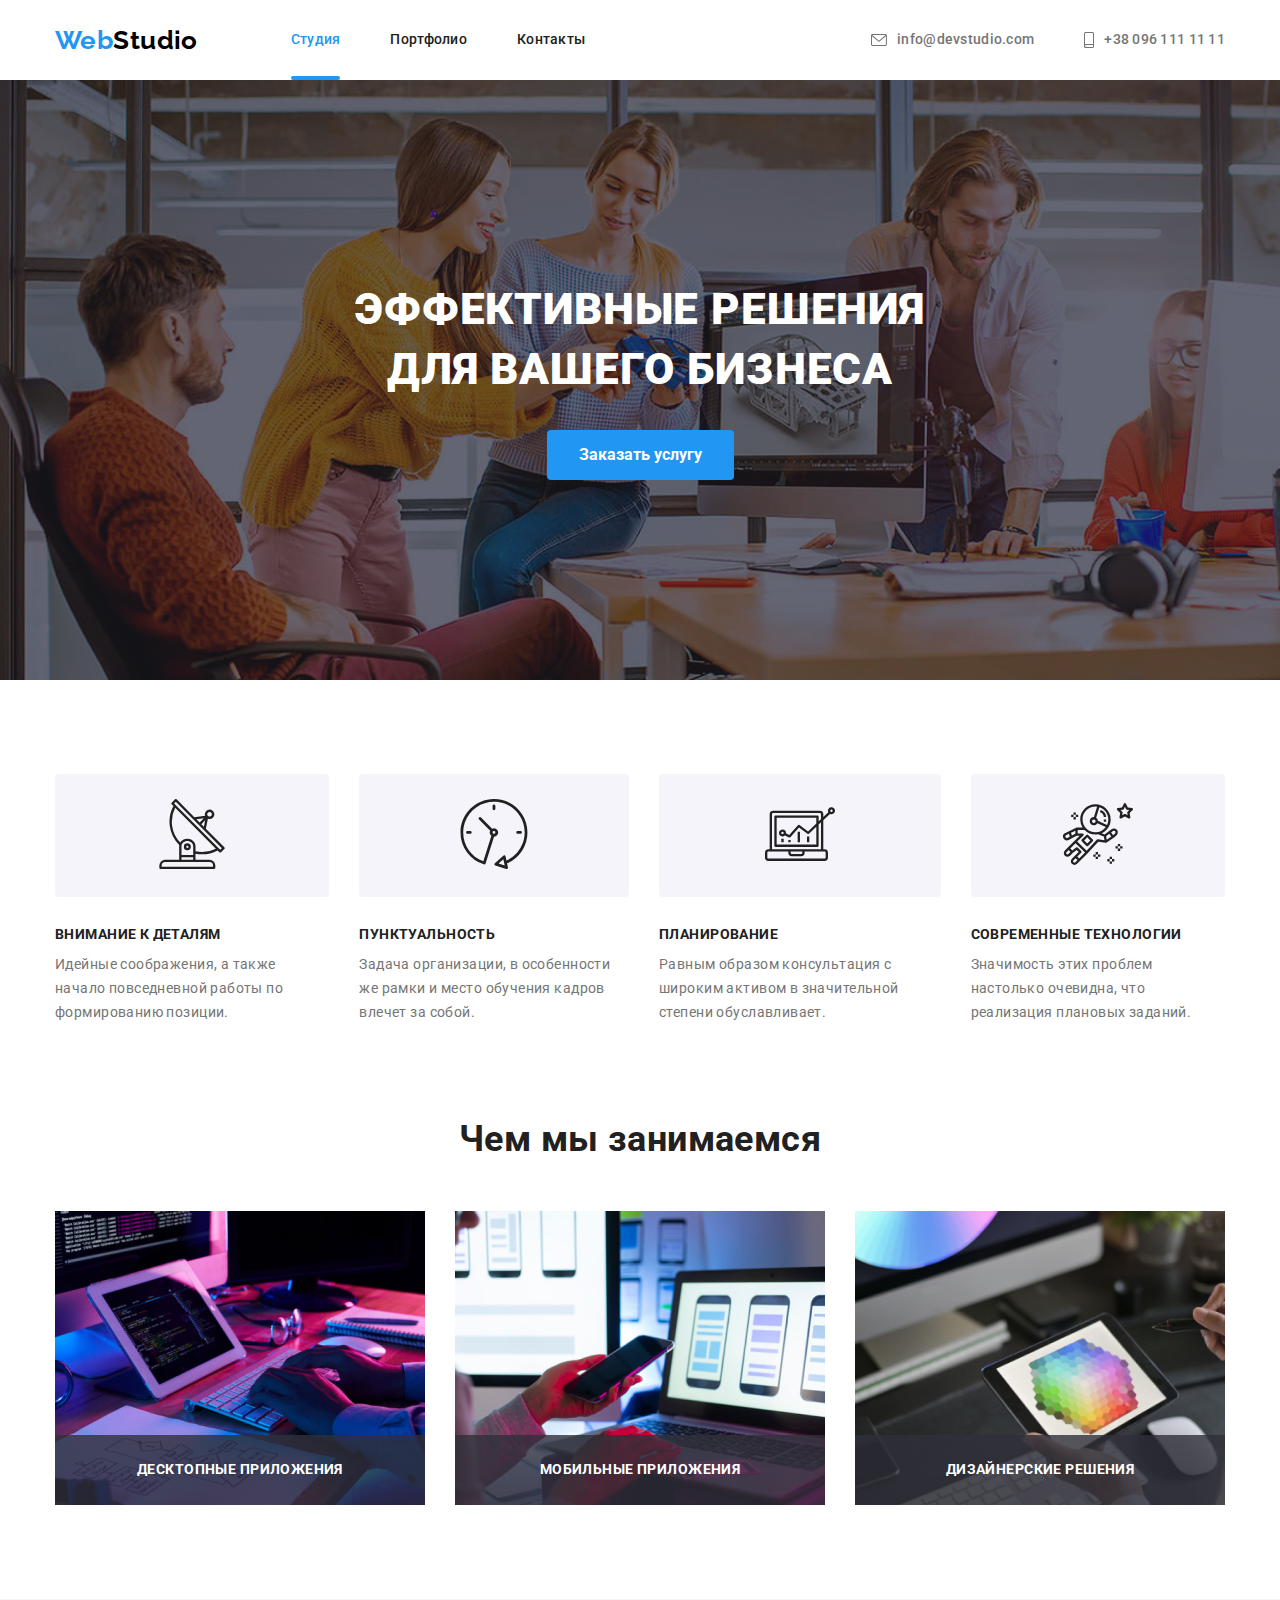
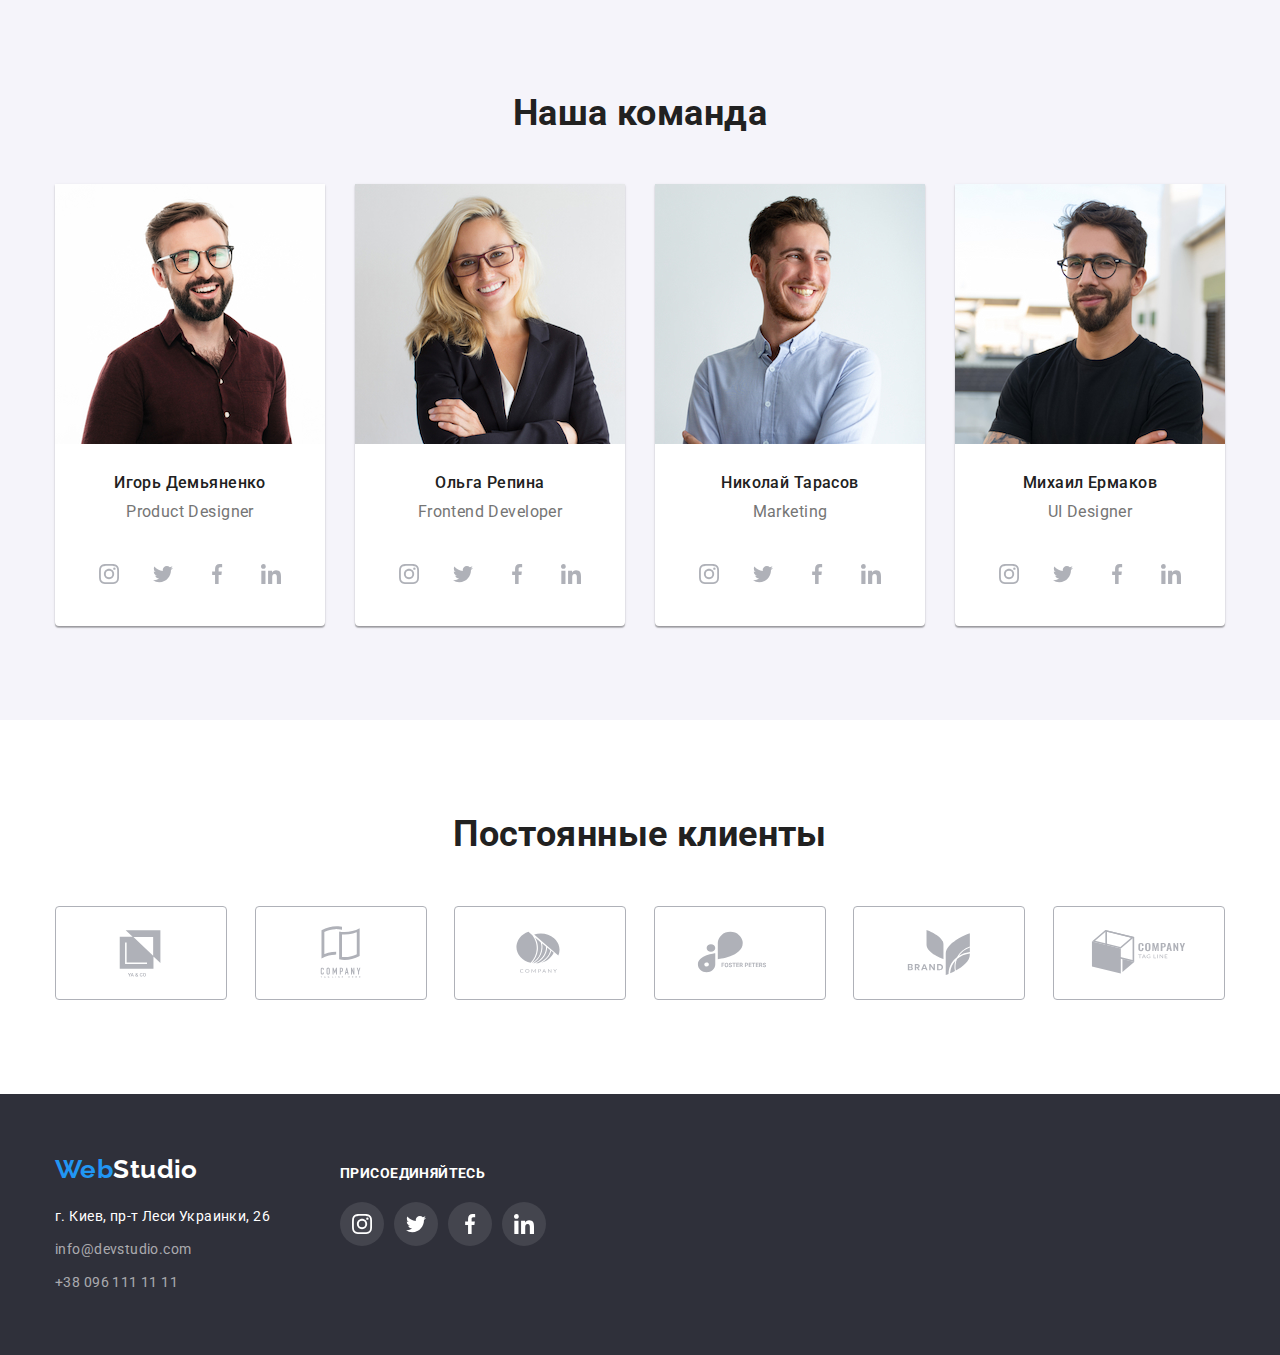
==== index.html @ 764b8354 "init hw-06" ====
<!DOCTYPE html>
<html lang="ru">
  <head>
    <meta charset="UTF-8" />
    <meta http-equiv="X-UA-Compatible" content="IE=edge" />
    <meta name="viewport" content="width=device-width, initial-scale=1.0" />
    <link
      href="https://fonts.googleapis.com/css2?family=Raleway:wght@700&family=Roboto:wght@400;500;700;900&display=swap"
      rel="stylesheet"
    />
    <link rel="stylesheet" href="./css/modern-normalize.css" />
    <link rel="stylesheet" href="./css/styles.css" />
    <title>WebStudio</title>
  </head>
  <body>
    <!-- Навигация сайта -->
    <header>
      <div class="container header">
        <a class="logo" href="./index.html"
          ><span class="logo-web">Web</span
          ><span class="logo-black">Studio</span></a
        >
        <nav class="navigate">
          <ul class="links-pages">
            <li class="item">
              <a class="link current-page" href="./index.html">Студия</a>
            </li>
            <li class="item">
              <a class="link" href="./portfolio.html">Портфолио</a>
            </li>
            <li class="item"><a class="link" href="#">Контакты</a></li>
          </ul>
        </nav>
        <ul class="links-contact">
          <li class="item">
            <a class="link contact" href="mailto:info@devstudio.com"
              ><svg class="icon-envelope" width="16" height="12">
                <use href="./images/icons.svg#icon-envelope"></use>
              </svg>
              info@devstudio.com</a
            >
          </li>
          <li class="item">
            <a class="link contact" href="tel:+380961111111">
              <svg class="icon-smartphone" width="10" height="16">
                <use href="./images/icons.svg#icon-smartphone"></use>
              </svg>
              +38 096 111 11 11</a
            >
          </li>
        </ul>
      </div>
    </header>
    <main>
      <!-- Секция intro -->
      <section class="section-intro">
        <div class="container">
          <h1 class="title-main">
            Эффективные решения<br />
            для вашего бизнеса
          </h1>
          <button class="btn-order" type="button" data-modal-open>
            Заказать услугу
          </button>
        </div>
      </section>
      <!-- Секция Особенности -->
      <section class="features">
        <div class="container">
          <h2 class="title-second" hidden>Особенности</h2>
          <ul class="features-list">
            <li class="item">
              <div class="icon-feature">
                <svg width="70" height="70">
                  <use href="./images/icons.svg#icon-antenna"></use>
                </svg>
              </div>
              <h3 class="feature">Внимание к деталям</h3>
              <p class="feature-description">
                Идейные соображения, а также начало повседневной работы по
                формированию позиции.
              </p>
            </li>
            <li class="item">
              <div class="icon-feature">
                <svg width="70" height="70">
                  <use href="./images/icons.svg#icon-clock"></use>
                </svg>
              </div>
              <h3 class="feature">Пунктуальность</h3>
              <p class="feature-description">
                Задача организации, в особенности же рамки и место обучения
                кадров влечет за собой.
              </p>
            </li>
            <li class="item">
              <div class="icon-feature">
                <svg width="70" height="70">
                  <use href="./images/icons.svg#icon-diagram"></use>
                </svg>
              </div>
              <h3 class="feature">Планирование</h3>
              <p class="feature-description">
                Равным образом консультация с широким активом в значительной
                степени обуславливает.
              </p>
            </li>
            <li class="item">
              <div class="icon-feature">
                <svg width="70" height="70">
                  <use href="./images/icons.svg#icon-astronaut"></use>
                </svg>
              </div>
              <h3 class="feature">Современные технологии</h3>
              <p class="feature-description">
                Значимость этих проблем настолько очевидна, что реализация
                плановых заданий.
              </p>
            </li>
          </ul>
        </div>
      </section>
      <!-- Секция Чем мы занимаемся -->
      <section class="what-do-we-do">
        <div class="container">
          <h2 class="title-second">Чем мы занимаемся</h2>
          <ul class="works">
            <li class="item">
              <img src="./images/works/backend.jpg" alt="backend" width="370" />
              <div class="work-overlay">
                <p class="work-description">Десктопные приложения</p>
              </div>
            </li>
            <li class="item">
              <img
                src="./images/works/frontend.jpg"
                alt="frontend"
                width="370"
              />
              <div class="work-overlay">
                <p class="work-description">Мобильные приложения</p>
              </div>
            </li>
            <li class="item">
              <img src="./images/works/design.jpg" alt="design" width="370" />
              <div class="work-overlay">
                <p class="work-description">Дизайнерские решения</p>
              </div>
            </li>
          </ul>
        </div>
      </section>
      <!-- Секция Наша команда -->
      <section class="team-section">
        <div class="container">
          <h2 class="title-second">Наша команда</h2>
          <ul class="team-cards">
            <li class="member-card">
              <img
                src="./images/team-photo/product-designer.jpg"
                alt="product-designer"
                width="270"
              />
              <h3 class="member-name">Игорь Демьяненко</h3>
              <p class="member-position">Product Designer</p>
              <ul class="icons-list">
                <li class="icon-item">
                  <a class="link-social" href="#">
                    <svg class="icon-social" width="20" height="20">
                      <use href="./images/icons.svg#icon-instagram"></use>
                    </svg>
                  </a>
                </li>
                <li class="icon-item">
                  <a class="link-social" href="#">
                    <svg class="icon-social" width="20" height="20">
                      <use href="./images/icons.svg#icon-twitter"></use>
                    </svg>
                  </a>
                </li>
                <li class="icon-item">
                  <a class="link-social" href="#">
                    <svg class="icon-social" width="20" height="20">
                      <use href="./images/icons.svg#icon-facebook"></use>
                    </svg>
                  </a>
                </li>
                <li class="icon-item">
                  <a class="link-social" href="#">
                    <svg class="icon-social" width="20" height="20">
                      <use href="./images/icons.svg#icon-linkedin"></use>
                    </svg>
                  </a>
                </li>
              </ul>
            </li>
            <li class="member-card">
              <img
                src="./images/team-photo/frontend-developer.jpg"
                alt="frontend-developer"
                width="270"
              />
              <h3 class="member-name">Ольга Репина</h3>
              <p class="member-position">Frontend Developer</p>
              <ul class="icons-list">
                <li class="icon-item">
                  <a class="link-social" href="#">
                    <svg class="icon-social" width="20" height="20">
                      <use href="./images/icons.svg#icon-instagram"></use>
                    </svg>
                  </a>
                </li>
                <li class="icon-item">
                  <a class="link-social" href="#">
                    <svg class="icon-social" width="20" height="20">
                      <use href="./images/icons.svg#icon-twitter"></use>
                    </svg>
                  </a>
                </li>
                <li class="icon-item">
                  <a class="link-social" href="#">
                    <svg class="icon-social" width="20" height="20">
                      <use href="./images/icons.svg#icon-facebook"></use>
                    </svg>
                  </a>
                </li>
                <li class="icon-item">
                  <a class="link-social" href="#">
                    <svg class="icon-social" width="20" height="20">
                      <use href="./images/icons.svg#icon-linkedin"></use>
                    </svg>
                  </a>
                </li>
              </ul>
            </li>
            <li class="member-card">
              <img
                src="./images/team-photo/marketing.jpg"
                alt="marketing"
                width="270"
              />
              <h3 class="member-name">Николай Тарасов</h3>
              <p class="member-position">Marketing</p>
              <ul class="icons-list">
                <li class="icon-item">
                  <a class="link-social" href="#">
                    <svg class="icon-social" width="20" height="20">
                      <use href="./images/icons.svg#icon-instagram"></use>
                    </svg>
                  </a>
                </li>
                <li class="icon-item">
                  <a class="link-social" href="#">
                    <svg class="icon-social" width="20" height="20">
                      <use href="./images/icons.svg#icon-twitter"></use>
                    </svg>
                  </a>
                </li>
                <li class="icon-item">
                  <a class="link-social" href="#">
                    <svg class="icon-social" width="20" height="20">
                      <use href="./images/icons.svg#icon-facebook"></use>
                    </svg>
                  </a>
                </li>
                <li class="icon-item">
                  <a class="link-social" href="#">
                    <svg class="icon-social" width="20" height="20">
                      <use href="./images/icons.svg#icon-linkedin"></use>
                    </svg>
                  </a>
                </li>
              </ul>
            </li>
            <li class="member-card">
              <img
                src="./images/team-photo/ui-designer.jpg"
                alt="ui-designer"
                width="270"
              />
              <h3 class="member-name">Михаил Ермаков</h3>
              <p class="member-position">UI Designer</p>
              <ul class="icons-list">
                <li class="icon-item">
                  <a class="link-social" href="#">
                    <svg class="icon-social" width="20" height="20">
                      <use href="./images/icons.svg#icon-instagram"></use>
                    </svg>
                  </a>
                </li>
                <li class="icon-item">
                  <a class="link-social" href="#">
                    <svg class="icon-social" width="20" height="20">
                      <use href="./images/icons.svg#icon-twitter"></use>
                    </svg>
                  </a>
                </li>
                <li class="icon-item">
                  <a class="link-social" href="#">
                    <svg class="icon-social" width="20" height="20">
                      <use href="./images/icons.svg#icon-facebook"></use>
                    </svg>
                  </a>
                </li>
                <li class="icon-item">
                  <a class="link-social" href="#">
                    <svg class="icon-social" width="20" height="20">
                      <use href="./images/icons.svg#icon-linkedin"></use>
                    </svg>
                  </a>
                </li>
              </ul>
            </li>
          </ul>
        </div>
      </section>
      <!-- Секция постоянные клиенты -->
      <section class="clients-section">
        <div class="container">
          <h2 class="title-second">Постоянные клиенты</h2>
          <ul class="clients-list">
            <li class="item">
              <a href="#" class="link-client">
                <svg class="icon-client" width="106" height="60">
                  <use href="./images/icons.svg#icon-client1"></use>
                </svg>
              </a>
            </li>
            <li class="item">
              <a href="#" class="link-client">
                <svg class="icon-client" width="106" height="60">
                  <use href="./images/icons.svg#icon-client2"></use>
                </svg>
              </a>
            </li>
            <li class="item">
              <a href="#" class="link-client">
                <svg class="icon-client" width="106" height="60">
                  <use href="./images/icons.svg#icon-client3"></use>
                </svg>
              </a>
            </li>
            <li class="item">
              <a href="#" class="link-client">
                <svg class="icon-client" width="106" height="60">
                  <use href="./images/icons.svg#icon-client4"></use>
                </svg>
              </a>
            </li>
            <li class="item">
              <a href="#" class="link-client">
                <svg class="icon-client" width="106" height="60">
                  <use href="./images/icons.svg#icon-client5"></use>
                </svg>
              </a>
            </li>
            <li class="item">
              <a href="#" class="link-client">
                <svg class="icon-client" width="106" height="60">
                  <use href="./images/icons.svg#icon-client6"></use>
                </svg>
              </a>
            </li>
          </ul>
        </div>
      </section>
    </main>
    <footer class="basement">
      <div class="container">
        <!-- Address box -->
        <div class="address-box">
          <a class="logo" href="./index.html"
            ><span class="logo-web">Web</span
            ><span class="logo-white">Studio</span></a
          >
          <address class="address">
            <ul class="address-list">
              <li class="item">
                <a
                  class="link-street"
                  href="https://www.google.com/maps/place/%D0%B1%D1%83%D0%BB.+%D0%9B%D0%B5%D1%81%D0%B8+%D0%A3%D0%BA%D1%80%D0%B0%D0%B8%D0%BD%D0%BA%D0%B8,+26,+%D0%9A%D0%B8%D0%B5%D0%B2,+02000/@50.4265807,30.5361971,17z/data=!3m1!4b1!4m5!3m4!1s0x40d4cf0e033ecbe9:0x57a4dffefec77da0!8m2!3d50.4265807!4d30.5383858"
                  target="_blank"
                  rel="noreferrer noopener"
                  >г. Киев, пр-т Леси Украинки, 26</a
                >
              </li>
              <li class="item">
                <a class="link-contact" href="mailto:info@devstudio.com"
                  >info@devstudio.com</a
                >
              </li>
              <li class="item">
                <a class="link-contact" href="tel:+380961111111"
                  >+38 096 111 11 11</a
                >
              </li>
            </ul>
          </address>
        </div>
        <!-- Присоединяйтесь -->
        <div class="follow-box">
          <b class="followus">присоединяйтесь</b>
          <ul class="icons-list">
            <li class="icon-item">
              <a class="link-social footer" href="#">
                <svg class="icon-social" width="20" height="20">
                  <use href="./images/icons.svg#icon-instagram"></use>
                </svg>
              </a>
            </li>
            <li class="icon-item">
              <a class="link-social footer" href="#">
                <svg class="icon-social" width="20" height="20">
                  <use href="./images/icons.svg#icon-twitter"></use>
                </svg>
              </a>
            </li>
            <li class="icon-item">
              <a class="link-social footer" href="#">
                <svg class="icon-social" width="20" height="20">
                  <use href="./images/icons.svg#icon-facebook"></use>
                </svg>
              </a>
            </li>
            <li class="icon-item">
              <a class="link-social footer" href="#">
                <svg class="icon-social" width="20" height="20">
                  <use href="./images/icons.svg#icon-linkedin"></use>
                </svg>
              </a>
            </li>
          </ul>
        </div>
      </div>
    </footer>
    <!-- Модальное окно -->
    <div class="backdrop is-hidden" data-modal>
      <div class="modal">
        <button class="btn-close" type="button" data-modal-close>
          <svg class="icon-close" width="18" height="18">
            <use href="./images/icons.svg#icon-close"></use>
          </svg>
        </button>
      </div>
    </div>
    <script src="./js/modal.js"></script>
  </body>
</html>
---- css/styles.css ----
:root {
  --color-main: #ffffff;

  --bg-color-second: #2f303a;
  --bg-color-addition: #f5f4fa;

  --border-color: #eeeeee;

  --text-color: #757575;
  --title-color: #212121;
  --text-address-link: rgba(255, 255, 255, 0.6);

  --accent: #2196f3;

  --icons-color: #afb1b8;

  --time-duration: 250ms;
  --cubic-func: cubic-bezier(0.4, 0, 0.2, 1);
}

img {
  display: block;
}

a {
  text-decoration: none;
  font-style: normal;
}

h1,
h2,
h3,
h4,
h5,
h6 {
  margin: 0;
}

p {
  margin: 0;
}

ul {
  margin: 0;
  padding: 0;
  list-style: none;
}

body {
  font-family: "Roboto", sans-serif;
  color: var(--text-color);
  font-size: 14px;
  letter-spacing: 0.03em;
}

/* CONTAINER */
.container {
  width: 1200px;
  padding: 94px 15px;
  margin-left: auto;
  margin-right: auto;
}

/* Logo */
.logo {
  font-family: "Raleway", sans-serif;
  font-weight: 700;
  font-size: 26px;
  line-height: 1.19;
  text-decoration: none;
}

.logo-web {
  color: var(--accent);
}

.logo-black {
  color: #000000;
}

/* Навигация сайта
    Portfolio page */
.portfolio-header {
  border-bottom: 1px solid var(--border-color);
}

/* Навигация сайта */
.container.header {
  padding-top: 0;
  padding-bottom: 0;
}

.header {
  display: flex;
  align-items: center;
}

.navigate {
  margin-left: 93px;
}

.links-pages {
  display: flex;
}

.links-pages > .item:not(:last-child) {
  margin-right: 50px;
}

.link {
  position: relative;
  display: block;
  padding-top: 32px;
  padding-bottom: 32px;

  font-weight: 500;
  line-height: 1.14;
  letter-spacing: 0.02em;
  color: var(--title-color);
  transition: color var(--time-duration) var(--cubic-func);
}

.current-page,
.link:hover,
.link:focus {
  color: var(--accent);
}

.links-pages .link::after {
  position: absolute;
  left: 0;
  bottom: 0;
  content: "";
  display: block;
  height: 4px;
  width: 100%;
  border-radius: 2px;
  background-color: var(--accent);

  opacity: 0;
  transform: scaleX(0);
  transition: opacity var(--time-duration) var(--cubic-func),
    transform var(--time-duration) var(--cubic-func);
}

.current-page.link::after,
.links-pages .link:hover::after {
  opacity: 1;
  transform: scaleX(1);
}

.links-contact {
  display: flex;
  margin-left: auto;
}

.links-contact > .item:not(:last-child) {
  margin-right: 50px;
}

.contact {
  color: var(--text-color);
}

.link.contact {
  display: flex;
  align-items: center;
}
/* Icon */
.icon-envelope {
  margin-right: 10px;
  fill: currentColor;
}

.icon-smartphone {
  margin-right: 10px;
  fill: currentColor;
}

/* Секция intro */
.section-intro {
  text-align: center;
  letter-spacing: 0.06em;
  background-color: var(--bg-color-second);
  background-image: linear-gradient(
      to right,
      rgba(47, 48, 58, 0.4),
      rgba(47, 48, 58, 0.4)
    ),
    url(../images/bg-team.jpg);

  max-width: 1600px;
  min-height: 600px;
  margin-left: auto;
  margin-right: auto;
}

.section-intro > .container {
  padding: 200px 0;
}

.title-main {
  margin-bottom: 30px;

  font-weight: 900;
  font-size: 44px;
  line-height: 1.36;
  text-transform: uppercase;

  color: var(--color-main);
}

.btn-order {
  padding: 10px 32px;

  font-weight: 700;
  font-size: 16px;
  line-height: 1.87;

  border: none;
  border-radius: 4px;

  background-color: var(--accent);
  color: var(--color-main);

  cursor: pointer;
}

/* Секция Особенности */
.features-list {
  display: flex;
}

.features-list > .item:not(:last-child) {
  margin-right: 30px;
}

.feature {
  margin-bottom: 10px;
  font-weight: 700;
  font-size: 14px;
  line-height: 1.14;
  text-transform: uppercase;

  color: var(--title-color);
}

.feature-description {
  line-height: 1.71;

  color: var(--text-color);
}

/* Icon */
.icon-feature {
  width: inherit;
  text-align: center;
  padding-top: 25px;
  padding-bottom: 25px;
  margin-bottom: 30px;

  border-radius: 4px;

  background-color: var(--bg-color-addition);
  fill: var(--title-color);
}

/* Секция Чем мы занимаемся */
.what-do-we-do > .container {
  padding-top: 0;
}

.title-second {
  margin-bottom: 50px;
  text-align: center;

  font-weight: 700;
  font-size: 36px;
  line-height: 1.16;

  color: var(--title-color);
}

.works {
  display: flex;
}

.works > .item:not(:last-child) {
  margin-right: 30px;
}

.works > .item {
  position: relative;
}

.work-overlay {
  position: absolute;
  left: 0;
  bottom: 0;

  width: 100%;
  background-color: rgba(47, 48, 58, 0.8);
  padding-top: 27px;
  padding-bottom: 27px;
}

.work-description {
  font-weight: bold;
  line-height: 1.14;
  text-align: center;
  text-transform: uppercase;

  color: #ffffff;
}

/* Секция Наша команда */
.team-section {
  background-color: var(--bg-color-addition);
}

.team-cards {
  display: flex;
}

.member-card {
  text-align: center;
  background-color: var(--color-main);
  line-height: 1.18;

  box-shadow: 0px 1px 3px rgba(0, 0, 0, 0.12), 0px 1px 1px rgba(0, 0, 0, 0.14),
    0px 2px 1px rgba(0, 0, 0, 0.2);
  border-radius: 0px 0px 4px 4px;
}

.member-card:not(:last-child) {
  margin-right: 30px;
}

.member-name {
  margin-top: 30px;
  margin-bottom: 10px;

  font-weight: 500;
  font-size: 16px;

  color: var(--title-color);
}

.member-position {
  margin-bottom: 30px;

  font-size: 16px;
}

/* Icon */
.icons-list {
  display: flex;
  padding-left: 32px;
  padding-right: 32px;
  margin-bottom: 30px;
  /* justify-content: space-between; */
}

.icon-item:not(:last-child) {
  margin-right: 10px;
}

.link-social {
  display: flex;
  padding: 12px;
  border-radius: 50%;

  color: var(--icons-color);
  background-color: #ffffff;
  transition: background-color var(--time-duration) var(--cubic-func),
    color var(--time-duration) var(--cubic-func);
}

.link-social:hover,
.link-social:focus {
  color: #ffffff;
  background-color: var(--accent);
}

.icon-social {
  fill: currentColor;
}

/* Секция постоянные клиенты */
.clients-list {
  display: flex;
  justify-content: space-between;
}

.link-client {
  display: flex;
  border-radius: 4px;
  /* border: 1px solid var(--icons-color); */
  border-width: 1px;
  border-style: solid;
  border-color: var(--icons-color);
  padding: 16px 32px;

  color: var(--icons-color);
  transition: border-color var(--time-duration) var(--cubic-func),
    color var(--time-duration) var(--cubic-func);
}

.link-client:hover,
.link-client:focus {
  border-color: var(--accent);
  color: var(--accent);
}

/* Icon */
.icon-client {
  fill: currentColor;
}
/* Footer */
.basement {
  background-color: var(--bg-color-second);
}

.basement > .container {
  display: flex;
  padding-top: 60px;
  padding-bottom: 60px;
}

/* Address box */
.address-box {
  display: flex;
  flex-direction: column;
  margin-right: 70px;
}

.address-box > .logo {
  margin-bottom: 20px;
}

.logo-white {
  color: #ffffff;
}

.address {
  line-height: 1.71;
}

.address-list > .item:not(:last-child) {
  margin-bottom: 9px;
}

.link-street {
  color: #ffffff;
}

.link-contact {
  color: var(--text-address-link);
}

/* Присоединяйтесь */
.follow-box {
  margin-top: 12px;
}
.followus {
  display: flex;
  font-weight: bold;
  line-height: 1.14;
  text-transform: uppercase;

  margin-bottom: 20px;

  color: #ffffff;
}

.follow-box > .icons-list {
  padding: 0;
}

.link-social.footer {
  background-color: rgba(255, 255, 255, 0.1);
  color: #ffffff;
}

.link-social.footer:hover,
.link-social.footer:focus {
  background-color: var(--accent);
}

/* Портфолио */
.filter {
  display: flex;
  justify-content: center;
  margin-bottom: 50px;
}

.filter > li:not(:last-child) {
  margin-right: 8px;
}

.btn-filter {
  padding: 6px 22px;
  border: none;
  border-radius: 4px;

  font-weight: 500;
  font-size: 16px;
  line-height: 1.62;

  color: var(--title-color);

  cursor: pointer;

  transition: background-color var(--time-duration) var(--cubic-func),
    box-shadow var(--time-duration) var(--cubic-func),
    color var(--time-duration) var(--cubic-func);
}

.current-filter,
.btn-filter:hover,
.btn-filter:focus {
  background-color: var(--accent);
  color: #ffffff;
  box-shadow: 0px 3px 1px rgba(0, 0, 0, 0.1), 0px 1px 2px rgba(0, 0, 0, 0.08),
    0px 2px 2px rgba(0, 0, 0, 0.12);
}

.cards-set {
  display: flex;
  flex-wrap: wrap;
}

.card {
  margin-right: 30px;
  margin-bottom: 30px;
  width: calc((100% - 60px) / 3);

  transition: box-shadow var(--time-duration) var(--cubic-func);
}

.card:hover {
  box-shadow: 0px 1px 1px rgba(0, 0, 0, 0.12), 0px 4px 4px rgba(0, 0, 0, 0.06),
    1px 4px 6px rgba(0, 0, 0, 0.16);
}

.card:nth-child(3n) {
  margin-right: 0;
}

.card:nth-last-child(-n + 3) {
  margin-bottom: 0;
}

.card-border {
  padding-top: 20px;
  padding-right: 24px;
  padding-bottom: 20px;
  padding-left: 24px;

  border-left: 1px solid #ececec;
  border-right: 1px solid #ececec;
  border-bottom: 1px solid #ececec;
}

.overlay-wrap {
  position: relative;
  overflow: hidden;
}

.overlay {
  position: absolute;
  width: 100%;
  height: 100%;

  padding: 24px;
  display: flex;
  align-items: center;

  background-color: var(--accent);
  transition: transform var(--time-duration) var(--cubic-func);
}

.overlay-wrap:hover > .overlay {
  transform: translateY(-100%);
}

.overlay-text {
  font-size: 18px;
  line-height: 1.56;

  color: #ffffff;
}

.portfolio-title {
  margin-bottom: 4px;

  font-weight: 700;
  font-size: 18px;
  line-height: 2;
  letter-spacing: 0.06em;

  color: var(--title-color);
}

.portfolio-text {
  font-size: 16px;
  line-height: 1.87;

  color: var(--text-color);
}

/* Модальное окно */
.backdrop {
  position: fixed;
  top: 0;
  left: 0;
  bottom: 0;
  right: 0;

  /* width: 100%;
  height: 100%; */
  background-color: rgba(0, 0, 0, 0.2);

  opacity: 1;
  transform: scale(1);
  transition: opacity var(--time-duration) var(--cubic-func),
    transform var(--time-duration) var(--cubic-func);
}

.is-hidden {
  visibility: hidden;
  opacity: 0;
  pointer-events: none;
  transform: scale(1.25);
}

.modal {
  position: absolute;
  top: 50%;
  left: 50%;

  width: 528px;
  height: 581px;
  background-color: #ffffff;
  border-radius: 4px;

  transform: translate(-50%, -50%);
}

.btn-close {
  position: absolute;
  top: 8px;
  right: 8px;

  display: flex;
  background: #ffffff;
  border: 1px solid rgba(0, 0, 0, 0.1);
  border-radius: 50%;
  padding: 5px;

  cursor: pointer;
}
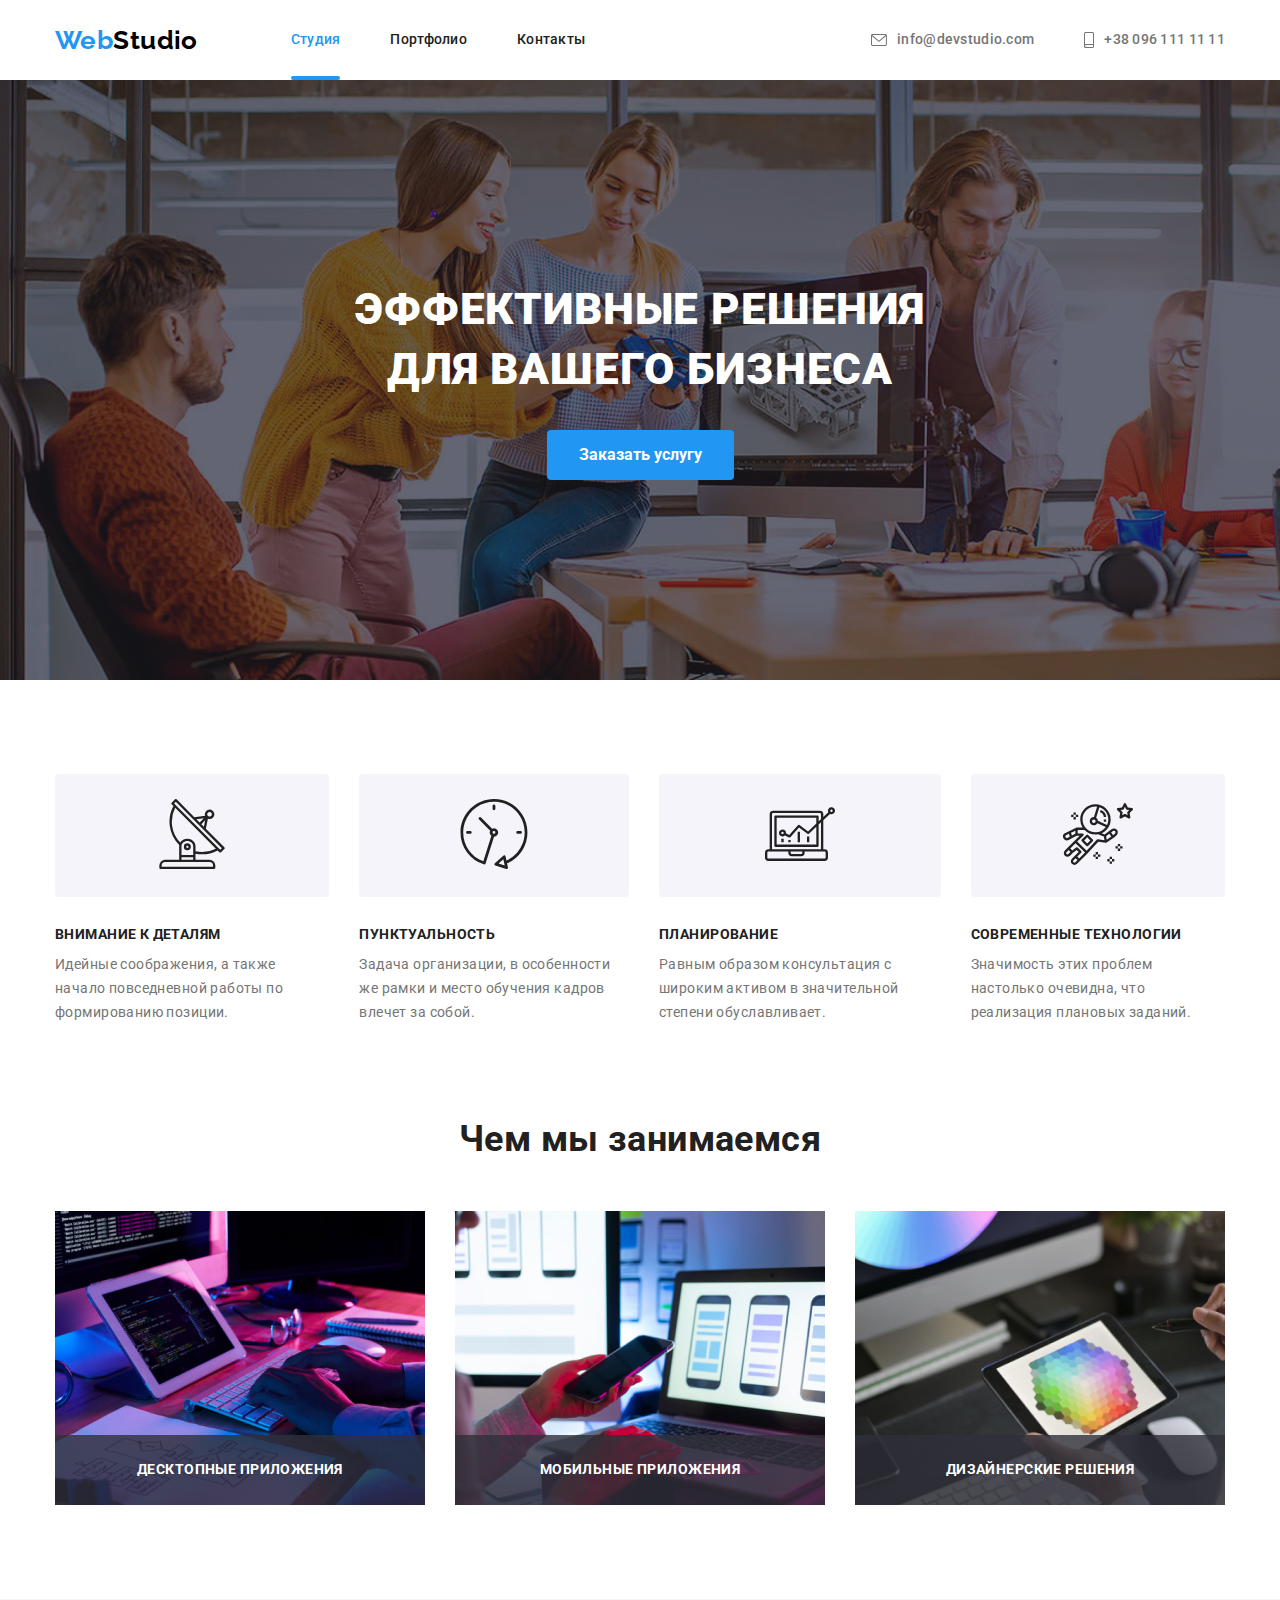
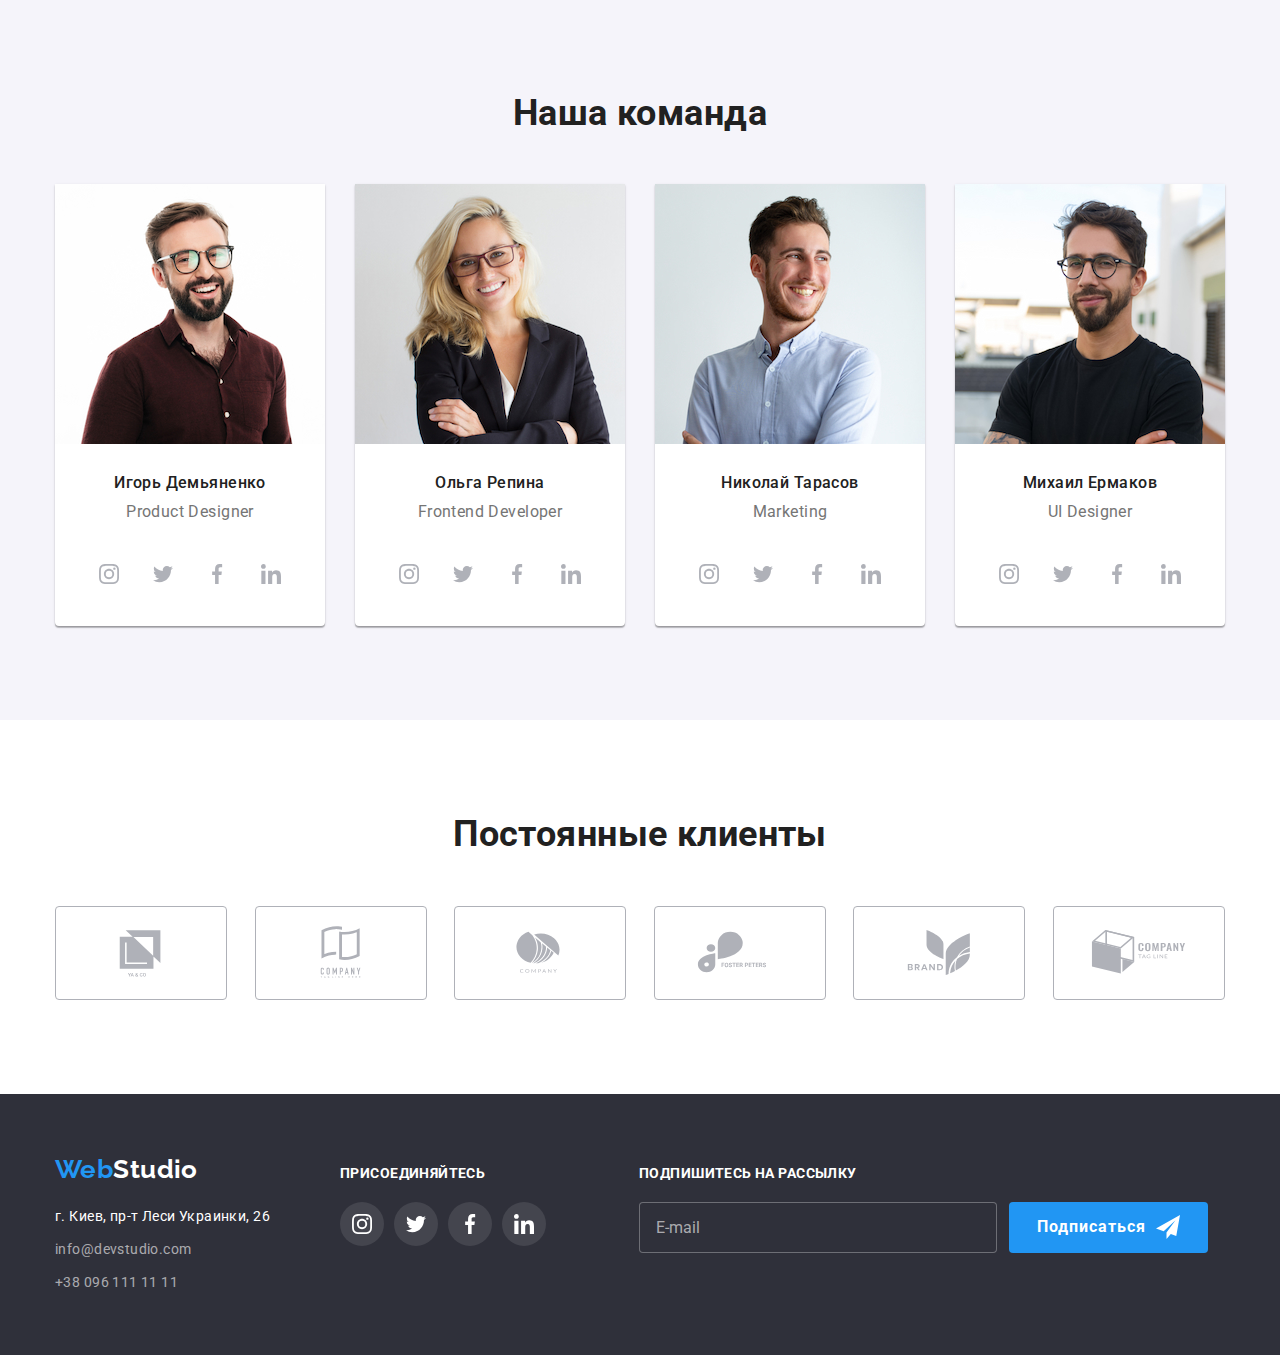
==== commit 28acc3e3: "markup subscription" ====
--- a/index.html
+++ b/index.html
@@ -399,7 +399,7 @@
         </div>
         <!-- Присоединяйтесь -->
         <div class="follow-box">
-          <b class="followus">присоединяйтесь</b>
+          <b class="slogan">присоединяйтесь</b>
           <ul class="icons-list">
             <li class="icon-item">
               <a class="link-social footer" href="#">
@@ -430,6 +430,18 @@
               </a>
             </li>
           </ul>
+        </div>
+        <!-- Subscription -->
+        <div class="subscription-box">
+          <b class="slogan">Подпишитесь на рассылку</b>
+          <form class="subscription-form" name="subscription-form" action="#">
+            <input type="email" name="email" placeholder="E-mail" />
+            <button class="btn-sub" type="submit">
+              Подписаться<svg class="icon-send" width="24" height="24">
+                <use href="./images/icons.svg#icon-send"></use>
+              </svg>
+            </button>
+          </form>
         </div>
       </div>
     </footer>
--- a/css/styles.css
+++ b/css/styles.css
@@ -78,13 +78,13 @@
   color: #000000;
 }
 
-/* Навигация сайта
-    Portfolio page */
+/* ===== Навигация сайта
+    Portfolio page ===== */
 .portfolio-header {
   border-bottom: 1px solid var(--border-color);
 }
 
-/* Навигация сайта */
+/* ===== Навигация сайта Start ===== */
 .container.header {
   padding-top: 0;
   padding-bottom: 0;
@@ -176,8 +176,9 @@
   margin-right: 10px;
   fill: currentColor;
 }
-
-/* Секция intro */
+/* ===== Навигация сайта End ===== */
+
+/* ===== Секция intro Start ===== */
 .section-intro {
   text-align: center;
   letter-spacing: 0.06em;
@@ -225,8 +226,9 @@
 
   cursor: pointer;
 }
-
-/* Секция Особенности */
+/* ===== Секция intro End ===== */
+
+/* ===== Секция Особенности Satr ===== */
 .features-list {
   display: flex;
 }
@@ -264,8 +266,9 @@
   background-color: var(--bg-color-addition);
   fill: var(--title-color);
 }
-
-/* Секция Чем мы занимаемся */
+/* ===== Секция Особенности End ===== */
+
+/* ===== Секция Чем мы занимаемся Start ===== */
 .what-do-we-do > .container {
   padding-top: 0;
 }
@@ -312,8 +315,9 @@
 
   color: #ffffff;
 }
-
-/* Секция Наша команда */
+/* ===== Секция Чем мы занимаемся End ===== */
+
+/* ===== Секция Наша команда Start ===== */
 .team-section {
   background-color: var(--bg-color-addition);
 }
@@ -385,8 +389,9 @@
 .icon-social {
   fill: currentColor;
 }
-
-/* Секция постоянные клиенты */
+/* ===== Секция Наша команда End ===== */
+
+/* ===== Секция постоянные клиенты Start ===== */
 .clients-list {
   display: flex;
   justify-content: space-between;
@@ -416,7 +421,9 @@
 .icon-client {
   fill: currentColor;
 }
-/* Footer */
+/* ===== Секция постоянные клиенты End ===== */
+
+/* ===== Footer Start ===== */
 .basement {
   background-color: var(--bg-color-second);
 }
@@ -427,7 +434,7 @@
   padding-bottom: 60px;
 }
 
-/* Address box */
+/* ===== Address box Start ===== */
 .address-box {
   display: flex;
   flex-direction: column;
@@ -457,12 +464,14 @@
 .link-contact {
   color: var(--text-address-link);
 }
-
-/* Присоединяйтесь */
+/* ===== Address box End ===== */
+
+/* ===== Присоединяйтесь Start ===== */
 .follow-box {
   margin-top: 12px;
-}
-.followus {
+  margin-right: 93px;
+}
+.slogan {
   display: flex;
   font-weight: bold;
   line-height: 1.14;
@@ -486,8 +495,66 @@
 .link-social.footer:focus {
   background-color: var(--accent);
 }
-
-/* Портфолио */
+/* ===== Присоединяйтесь End ===== */
+
+/* ===== Subscription Start ===== */
+.subscription-box {
+  margin-top: 12px;
+}
+
+.subscription-form {
+  display: flex;
+  justify-items: center;
+}
+
+.subscription-form > input {
+  font-size: 16px;
+  line-height: 1.2;
+  color: #ffffff;
+
+  margin-right: 12px;
+
+  padding: 15px 16px;
+  min-width: 358px;
+  border: 1px solid rgba(255, 255, 255, 0.3);
+  border-radius: 4px;
+  background-color: var(--bg-color-second);
+}
+
+.subscription-form > input::placeholder {
+  font-size: 16px;
+  line-height: 1.2;
+  color: rgba(255, 255, 255, 0.6);
+}
+
+.btn-sub {
+  display: flex;
+  align-items: center;
+
+  padding: 10px 28px;
+
+  font-weight: 700;
+  font-size: 16px;
+  line-height: 1.87;
+  letter-spacing: 0.06em;
+
+  border: none;
+  border-radius: 4px;
+
+  background-color: var(--accent);
+  color: var(--color-main);
+
+  cursor: pointer;
+}
+
+.icon-send {
+  margin-left: 10px;
+  fill: currentColor;
+}
+/* ===== Subscription End ===== */
+/* ===== Footer End ===== */
+
+/* ===== Портфолио Start ===== */
 .filter {
   display: flex;
   justify-content: center;
@@ -608,8 +675,9 @@
 
   color: var(--text-color);
 }
-
-/* Модальное окно */
+/* ===== Портфолио End ===== */
+
+/* ===== Модальное окно Start ===== */
 .backdrop {
   position: fixed;
   top: 0;
@@ -617,8 +685,6 @@
   bottom: 0;
   right: 0;
 
-  /* width: 100%;
-  height: 100%; */
   background-color: rgba(0, 0, 0, 0.2);
 
   opacity: 1;
@@ -660,3 +726,4 @@
 
   cursor: pointer;
 }
+/* ===== Модальное окно End ===== */
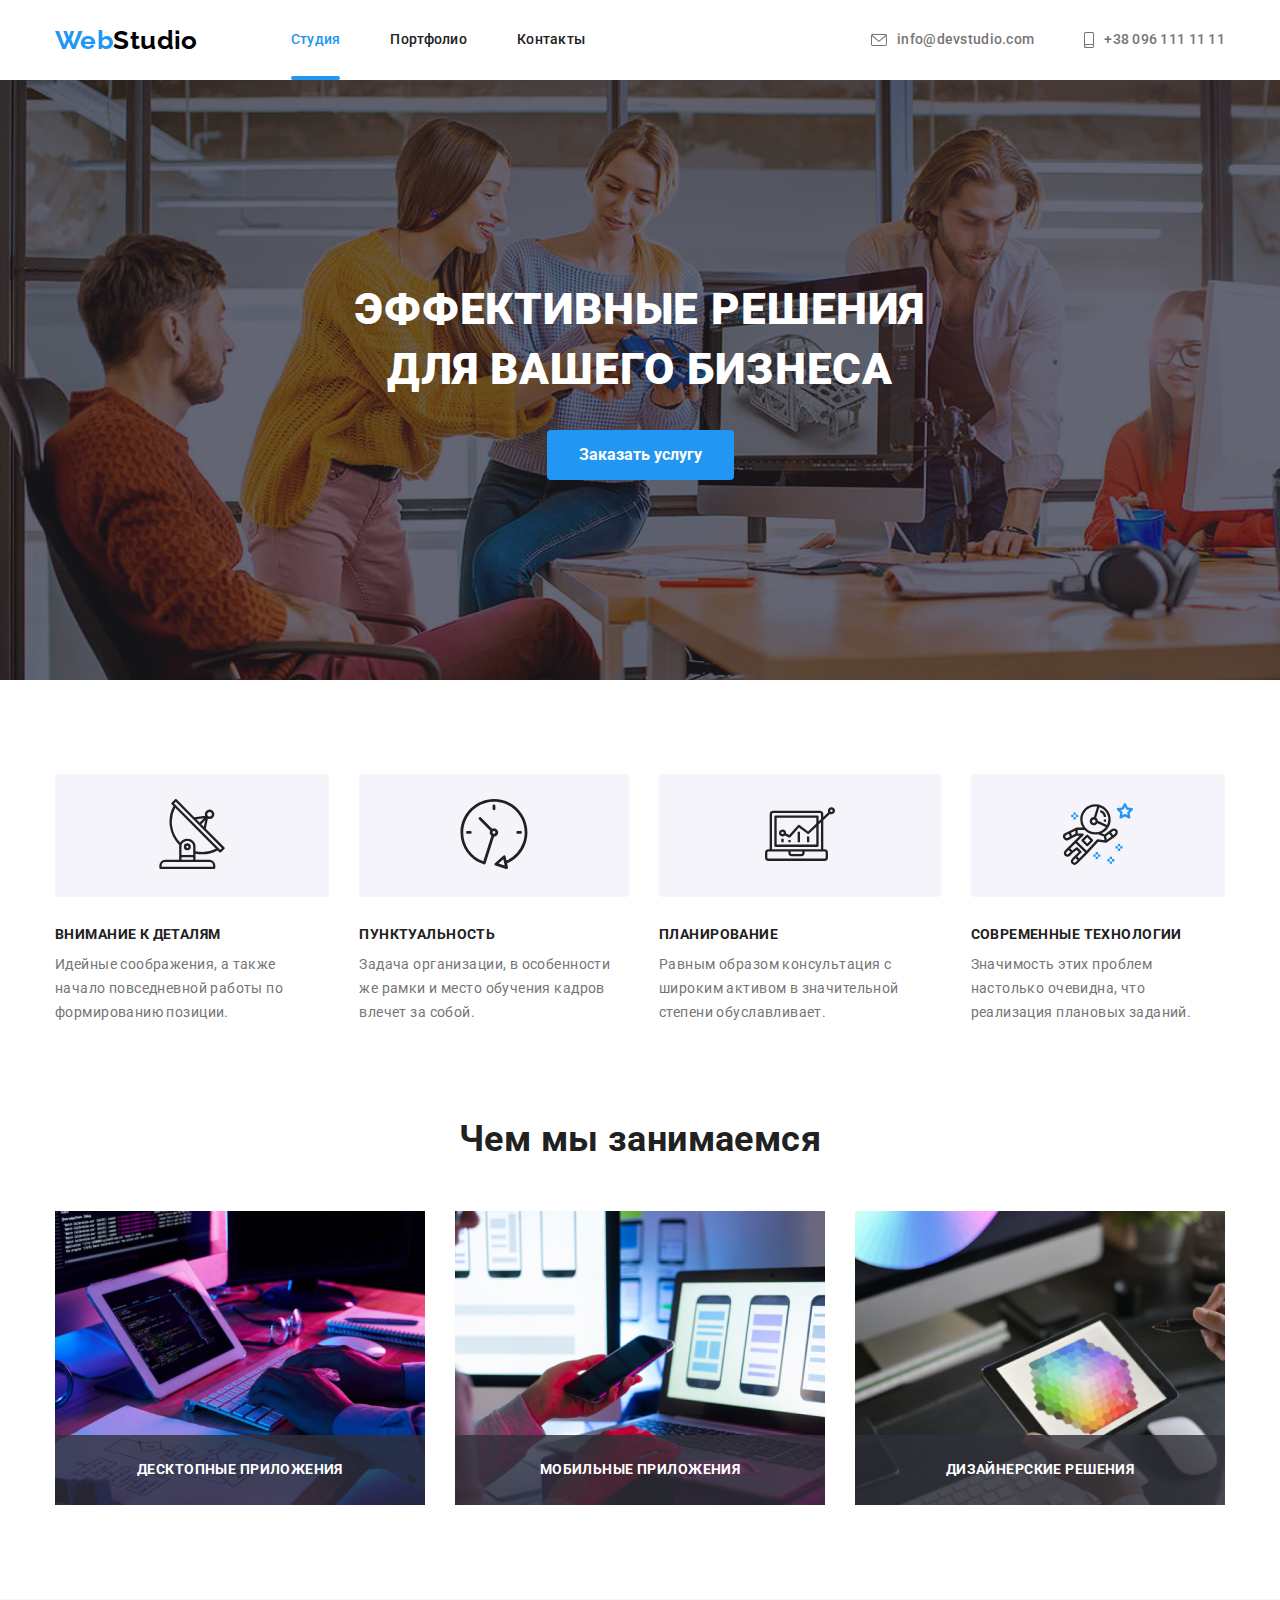
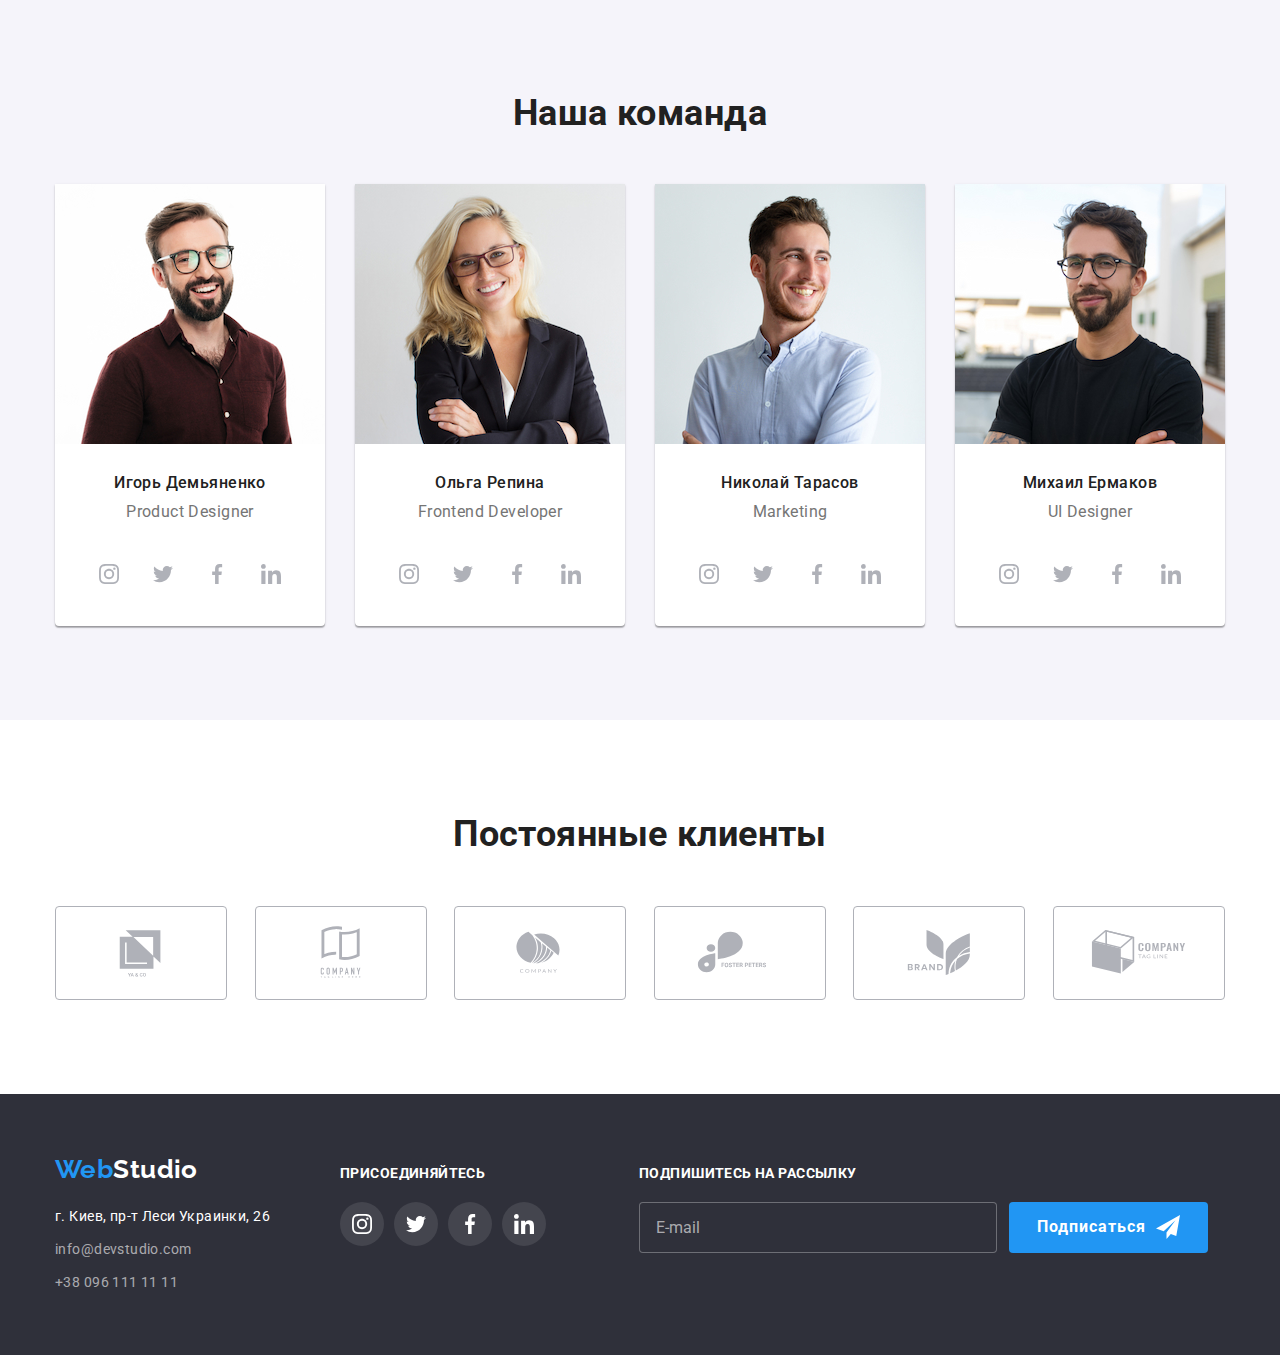
==== commit 5f9483ae: "add form" ====
--- a/index.html
+++ b/index.html
@@ -453,6 +453,54 @@
             <use href="./images/icons.svg#icon-close"></use>
           </svg>
         </button>
+
+        <form class="form-order" action="#" name="form-order">
+          <b>Оставьте свои данные, мы вам перезвоним</b>
+
+          <label class="input-label" for="name">Имя</label>
+          <div class="input-box">
+            <input class="input" id="name" type="text" name="name" />
+            <svg class="icon">
+              <use href="./images/icons.svg#icon-person"></use>
+            </svg>
+          </div>
+
+          <label class="input-label" for="phone">Телефон</label>
+          <div class="input-box">
+            <input class="input" id="phone" type="tel" name="phone" />
+            <svg class="icon">
+              <use href="./images/icons.svg#icon-phone"></use>
+            </svg>
+          </div>
+
+          <label class="input-label" for="email">Почта</label>
+          <div class="input-box">
+            <input class="input" id="email" type="email" name="email" />
+            <svg class="icon">
+              <use href="./images/icons.svg#icon-email"></use>
+            </svg>
+          </div>
+
+          <label class="input-label" for="comment">Комментарий</label>
+          <textarea
+            class="input comment"
+            id="comment"
+            name="comment"
+            cols="30"
+            rows="10"
+            placeholder="Введите текст"
+          ></textarea>
+
+          <label class="check-agreetment">
+            <input class="checkbox" type="checkbox" name="agreement" />
+            <span class="check-label">Соглашаюсь с рассылкой и принимаю</span>
+            <a href="#">Условия договора</a>
+          </label>
+
+          <div class="btn-box">
+            <button class="btn-order" type="submit">Отправить</button>
+          </div>
+        </form>
       </div>
     </div>
     <script src="./js/modal.js"></script>
--- a/css/styles.css
+++ b/css/styles.css
@@ -723,7 +723,130 @@
   border: 1px solid rgba(0, 0, 0, 0.1);
   border-radius: 50%;
   padding: 5px;
+  color: #000000;
 
   cursor: pointer;
-}
+
+  transition: color var(--time-duration) var(--cubic-func);
+}
+
+.btn-close:hover {
+  color: var(--accent);
+}
+
+.icon-close {
+  fill: currentColor;
+}
+
+.form-order {
+  display: flex;
+  flex-direction: column;
+  padding: 40px;
+}
+
+.form-order > b {
+  font-weight: 700;
+  font-size: 20px;
+  line-height: 1.15;
+  text-align: center;
+  margin-bottom: 12px;
+  color: var(--title-color);
+}
+
+.input-label {
+  margin-bottom: 4px;
+}
+
+.input-box {
+  display: flex;
+  align-items: center;
+  margin-bottom: 10px;
+}
+
+.input {
+  padding: 0 40px;
+  height: 40px;
+  width: 100%;
+  line-height: 1.14;
+  letter-spacing: 0.01em;
+
+  border-width: 1px;
+  border-style: solid;
+  border-color: rgba(33, 33, 33, 0.2);
+  box-sizing: border-box;
+  border-radius: 4px;
+  /* color: rgba(117, 117, 117, 0.5); */
+
+  transition: border-color var(--time-duration) var(--cubic-func),
+    color var(--time-duration) var(--cubic-func);
+}
+
+.input:focus {
+  outline: none;
+  border-color: var(--accent);
+  color: var(--accent);
+}
+
+.icon {
+  position: absolute;
+  margin: 0 12px;
+  width: 18px;
+  height: 18px;
+  fill: var(--title-color);
+
+  transition: fill var(--time-duration) var(--cubic-func);
+}
+
+.input:focus + .icon {
+  fill: var(--accent);
+}
+
+.input.comment {
+  padding: 12px 16px;
+  resize: none;
+  height: 120px;
+  margin-bottom: 20px;
+}
+
+.check-agreetment {
+  text-align: center;
+  margin-bottom: 30px;
+}
+
+.checkbox {
+  position: absolute;
+  --webkit-appearance: none;
+  --moz-appearance: none;
+  appearance: none;
+}
+
+.checkbox:focus + .check-label::before {
+  border-color: var(--accent);
+}
+
+.check-label::before {
+  display: inline-flex;
+  content: "";
+  width: 16px;
+  height: 15px;
+  border: 2px solid var(--title-color);
+  border-radius: 2px;
+  margin-right: 8px;
+  background-color: #ffffff;
+  cursor: pointer;
+  transition: background-color var(--time-duration) var(--cubic-func),
+    border-color var(--time-duration) var(--cubic-func);
+}
+
+.checkbox:checked + .check-label::before {
+  border-color: transparent;
+  background-color: var(--accent);
+  background-origin: border-box;
+  background-image: url(../images/svg/icon-check.svg);
+}
+
+.btn-box {
+  text-align: center;
+}
+
 /* ===== Модальное окно End ===== */
